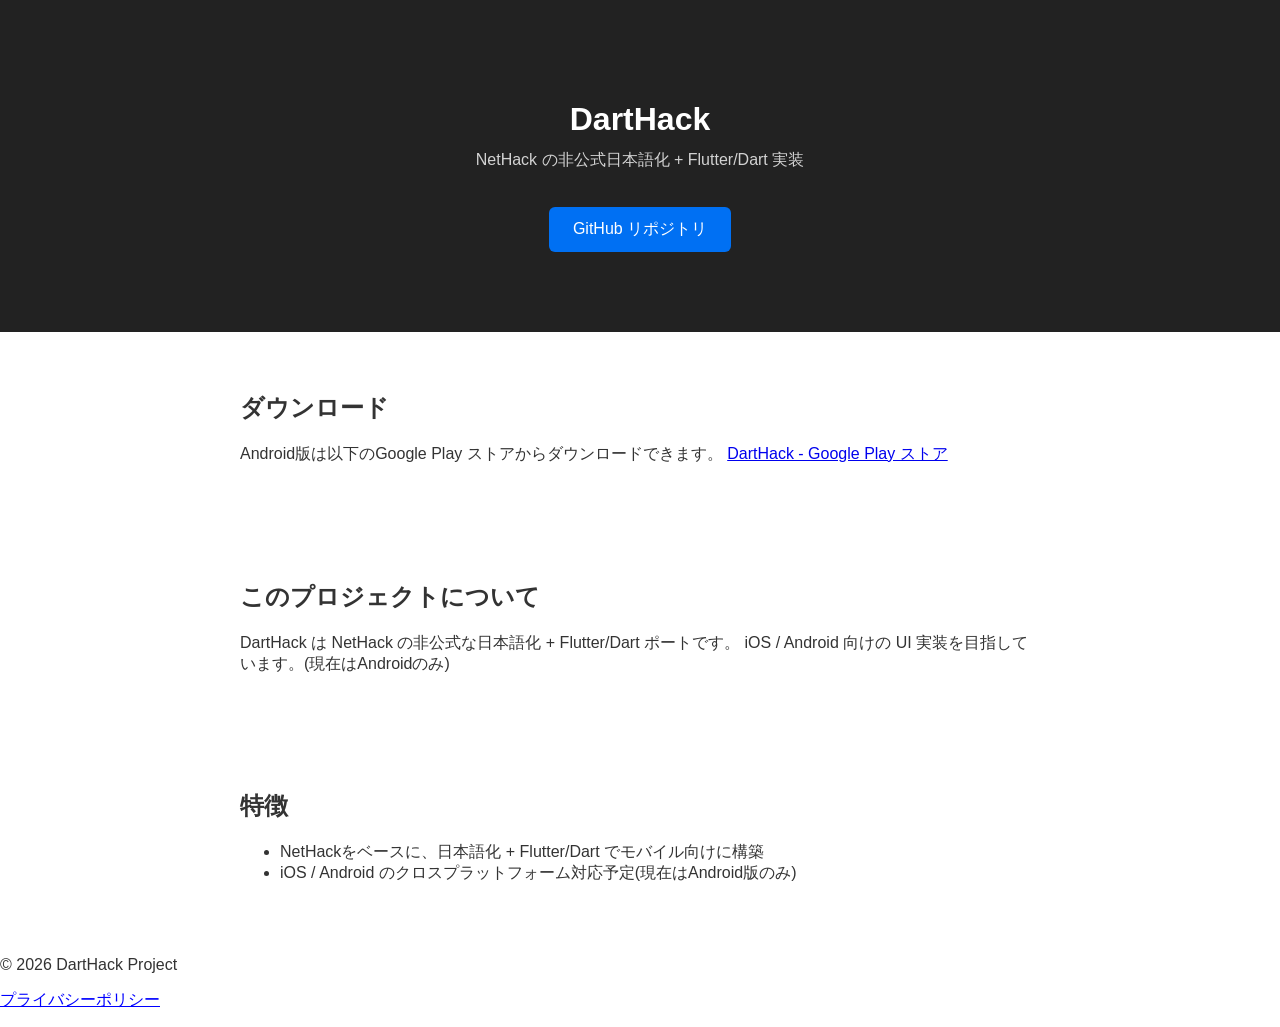
==== index.html @ b441382f "画像をいったん削除" ====
<!DOCTYPE html>
<html lang="ja">
<head>
  <meta charset="UTF-8">
  <meta name="viewport" content="width=device-width, initial-scale=1.0">
  <title>DartHack | NetHackJP Flutter Port</title>
  <link rel="stylesheet" href="style.css">
</head>
<body>
  <header class="hero">
    <h1>DartHack</h1>
    <p class="subtitle">NetHack の非公式日本語化 + Flutter/Dart 実装</p>
    <a href="https://github.com/satokiyon/DartHack" class="btn">GitHub リポジトリ</a>
  </header>

  <section class="section">
    <h2>ダウンロード</h2>
    <p>
      Android版は以下のGoogle Play ストアからダウンロードできます。  
      <a href="https://play.google.com/store/apps/details?id=jp.satokiyo.darthack" target="_blank" rel="noopener noreferrer">DartHack - Google Play ストア</a>
    </p>
  </section>

  <section class="section">
    <h2>このプロジェクトについて</h2>
    <p>
      DartHack は NetHack の非公式な日本語化 + Flutter/Dart ポートです。  
      iOS / Android 向けの UI 実装を目指しています。(現在はAndroidのみ)
    </p>
  </section>

  <section class="section">
    <h2>特徴</h2>
    <ul>
      <li>NetHackをベースに、日本語化 + Flutter/Dart でモバイル向けに構築</li>
      <li>iOS / Android のクロスプラットフォーム対応予定(現在はAndroid版のみ)</li>
    </ul>
  </section>

  <footer>
    <p>© 2026 DartHack Project</p>
    <p><a href="privacy.html">プライバシーポリシー</a></p>
  </footer>
</body>
</html>
---- style.css ----
body {
  font-family: sans-serif;
  margin: 0;
  padding: 0;
  color: #333;
}

.hero {
  background: #222;
  color: #fff;
  text-align: center;
  padding: 80px 20px;
}

.subtitle {
  margin-top: -10px;
  opacity: 0.8;
}

.section {
  padding: 40px 20px;
  max-width: 800px;
  margin: auto;
}

.btn {
  display: inline-block;
  padding: 12px 24px;
  background: #0070f3;
  color: #fff;
  text-decoration: none;
  border-radius: 6px;
  margin-top: 20px;
}

footer a {
  color: #00f;
  text-decoration: underline;
}

footer a:hover {
  opacity: 0.8;
}
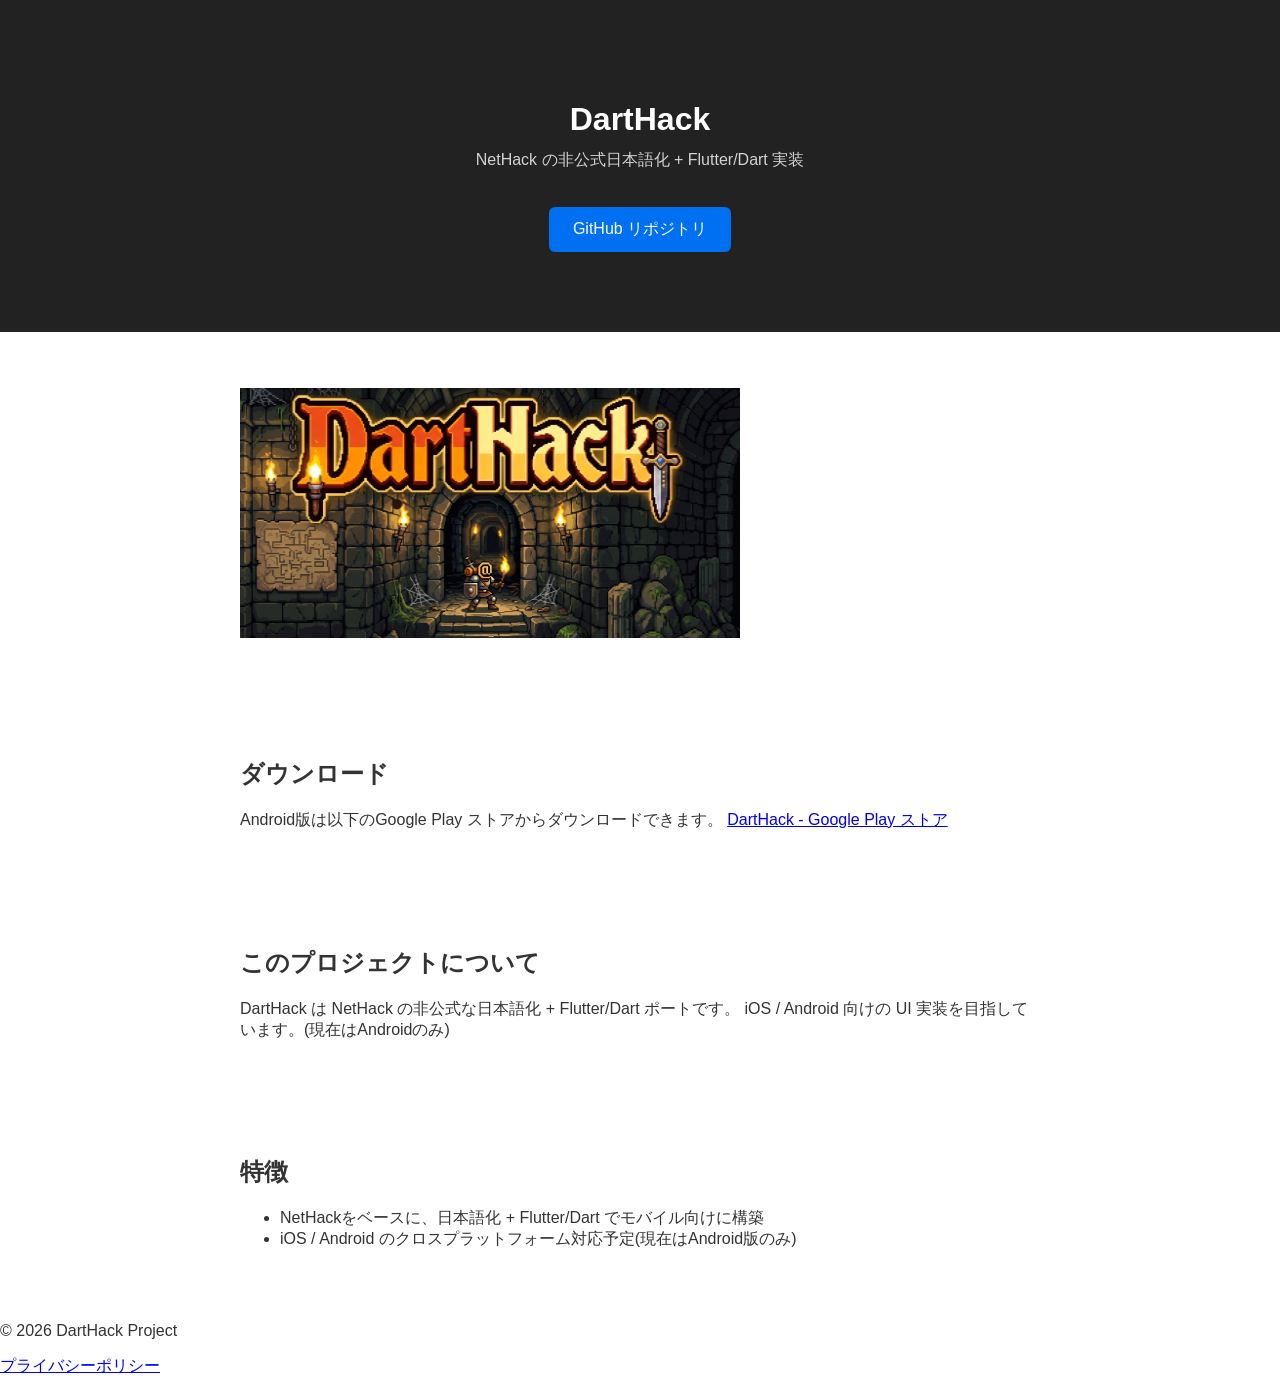
==== commit 41af6c89: "画像をやっぱり小さく表示" ====
--- a/index.html
+++ b/index.html
@@ -12,6 +12,12 @@
     <p class="subtitle">NetHack の非公式日本語化 + Flutter/Dart 実装</p>
     <a href="https://github.com/satokiyon/DartHack" class="btn">GitHub リポジトリ</a>
   </header>
+
+  <section class="section">
+    <p>
+      <img src="images/darthack_feature_graphic_full.png" alt="DartHack" height="250" width="500">
+    </p>
+  </section>
 
   <section class="section">
     <h2>ダウンロード</h2>
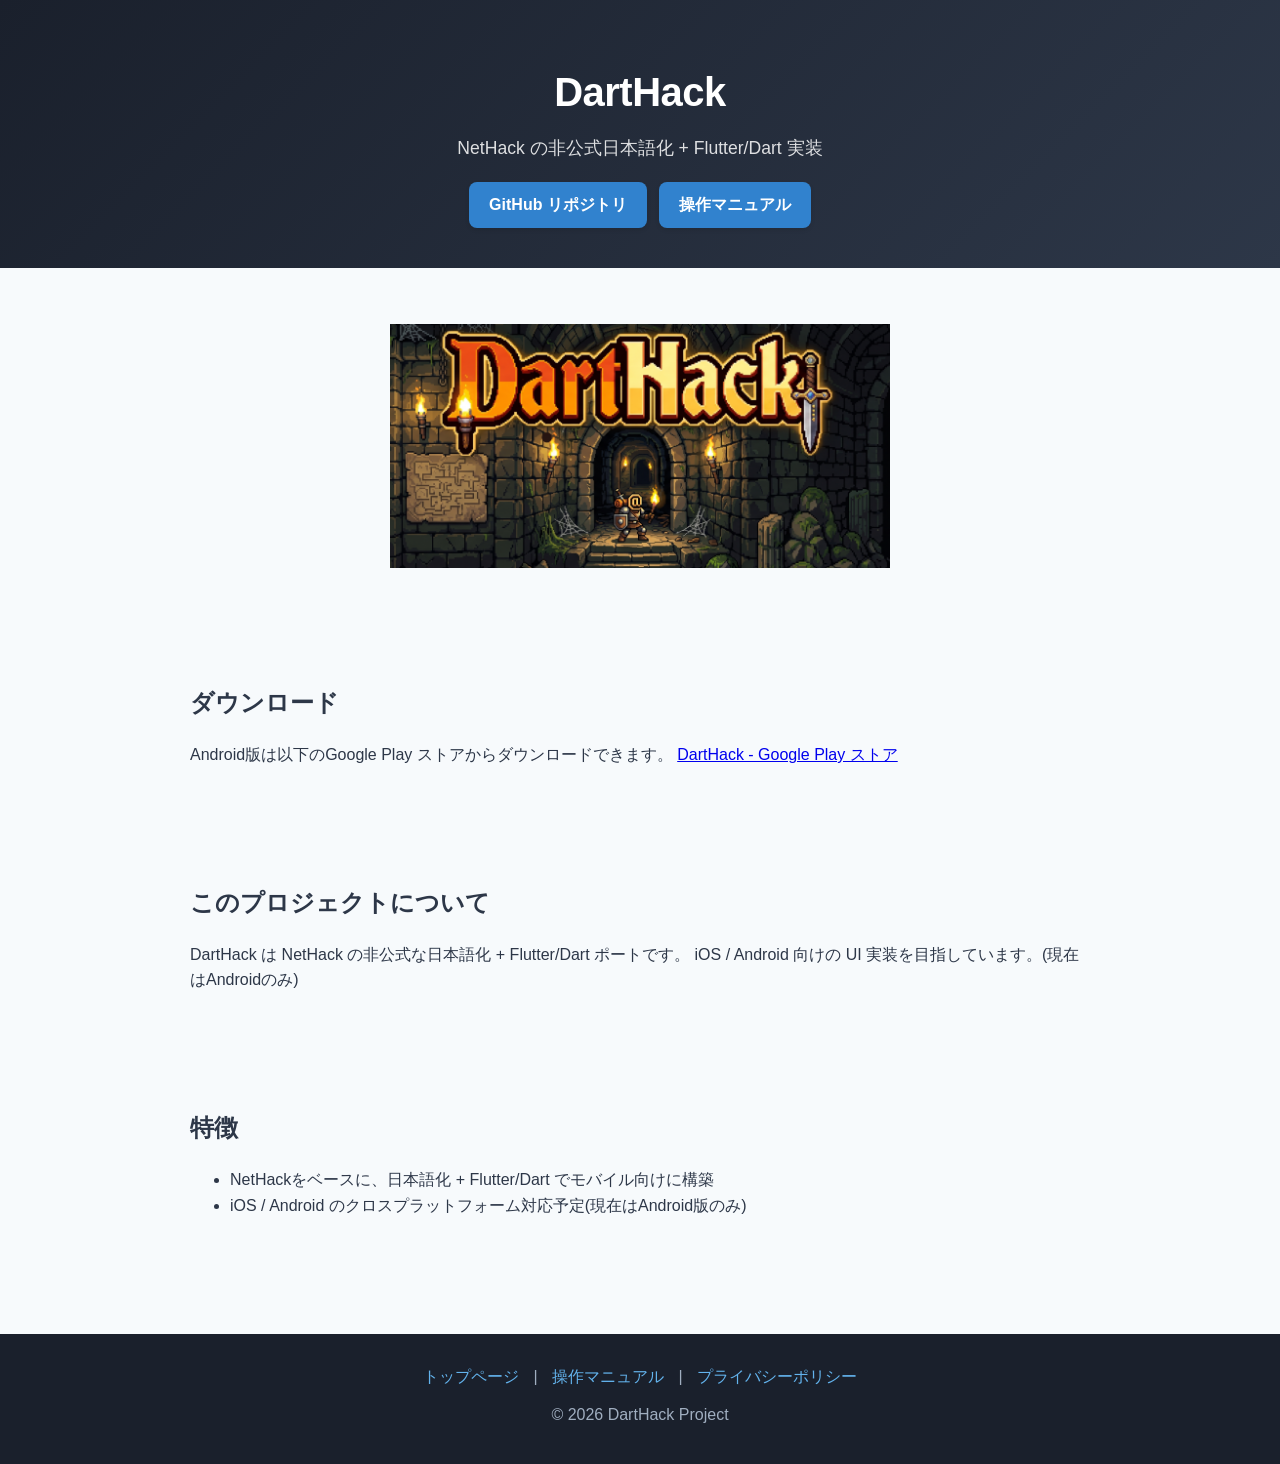
==== commit 3d12de1e: "マニュアルページ新規作成" ====
--- a/index.html
+++ b/index.html
@@ -10,7 +10,10 @@
   <header class="hero">
     <h1>DartHack</h1>
     <p class="subtitle">NetHack の非公式日本語化 + Flutter/Dart 実装</p>
-    <a href="https://github.com/satokiyon/DartHack" class="btn">GitHub リポジトリ</a>
+    <div class="nav-links">
+      <a href="https://github.com/satokiyon/DartHack" class="btn" target="_blank" rel="noopener noreferrer">GitHub リポジトリ</a>
+      <a href="manual.html" class="btn">操作マニュアル</a>
+    </div>
   </header>
 
   <section class="section">
@@ -44,8 +47,12 @@
   </section>
 
   <footer>
+    <div class="footer-nav">
+      <a href="index.html">トップページ</a> |
+      <a href="manual.html">操作マニュアル</a> |
+      <a href="privacy.html">プライバシーポリシー</a>
+    </div>
     <p>© 2026 DartHack Project</p>
-    <p><a href="privacy.html">プライバシーポリシー</a></p>
   </footer>
 </body>
 </html>
--- a/style.css
+++ b/style.css
@@ -1,43 +1,233 @@
+/* 全体スタイル */
+html {
+  scroll-behavior: smooth;
+}
+
 body {
-  font-family: sans-serif;
+  font-family: -apple-system, BlinkMacSystemFont, "Segoe UI", Roboto, "Helvetica Neue", Arial, sans-serif;
   margin: 0;
   padding: 0;
-  color: #333;
-}
-
+  color: #2d3748;
+  background-color: #f7fafc;
+  line-height: 1.6;
+}
+
+/* ヘッダー / ヒーローエリア */
 .hero {
-  background: #222;
+  background: linear-gradient(135deg, #1a202c 0%, #2d3748 100%);
   color: #fff;
   text-align: center;
-  padding: 80px 20px;
+  padding: 60px 20px 40px;
+}
+
+.hero h1 {
+  font-size: 2.5rem;
+  margin: 0 0 10px;
+  letter-spacing: -0.5px;
 }
 
 .subtitle {
-  margin-top: -10px;
-  opacity: 0.8;
-}
-
+  font-size: 1.1rem;
+  margin-top: 0;
+  opacity: 0.85;
+}
+
+.nav-links {
+  margin-top: 20px;
+  display: flex;
+  justify-content: center;
+  gap: 12px;
+  flex-wrap: wrap;
+}
+
+.btn {
+  display: inline-block;
+  padding: 10px 20px;
+  background: #3182ce;
+  color: #fff;
+  text-decoration: none;
+  border-radius: 8px;
+  font-weight: 600;
+  transition: background-color 0.2s ease, transform 0.2s ease;
+  box-shadow: 0 2px 4px rgba(0, 0, 0, 0.1);
+}
+
+.btn:hover {
+  background: #2b6cb0;
+  transform: translateY(-1px);
+}
+
+.btn-secondary {
+  background: #4a5568;
+}
+
+.btn-secondary:hover {
+  background: #374151;
+}
+
+/* メインコンテンツセクション */
 .section {
   padding: 40px 20px;
-  max-width: 800px;
+  max-width: 900px;
   margin: auto;
 }
 
-.btn {
-  display: inline-block;
-  padding: 12px 24px;
-  background: #0070f3;
+/* 目次 (Table of Contents) */
+.toc-container {
+  background: #ffffff;
+  border: 1px solid #e2e8f0;
+  border-radius: 12px;
+  padding: 24px;
+  margin-bottom: 40px;
+  box-shadow: 0 4px 6px -1px rgba(0, 0, 0, 0.05);
+}
+
+.toc-container h2 {
+  font-size: 1.25rem;
+  margin-top: 0;
+  margin-bottom: 16px;
+  color: #2d3748;
+  border-bottom: 2px solid #3182ce;
+  padding-bottom: 8px;
+}
+
+.toc-list {
+  list-style: none;
+  padding: 0;
+  margin: 0;
+  display: grid;
+  grid-template-columns: repeat(auto-fill, minmax(260px, 1fr));
+  gap: 10px 20px;
+}
+
+.toc-list li a {
+  color: #3182ce;
+  text-decoration: none;
+  font-size: 0.95rem;
+  display: flex;
+  align-items: center;
+  padding: 6px 8px;
+  border-radius: 6px;
+  transition: background-color 0.2s;
+}
+
+.toc-list li a:hover {
+  background-color: #ebf8ff;
+  color: #2b6cb0;
+  text-decoration: underline;
+}
+
+/* マニュアル項目カード */
+.manual-item {
+  background: #ffffff;
+  border-radius: 12px;
+  padding: 28px;
+  margin-bottom: 36px;
+  border: 1px solid #e2e8f0;
+  box-shadow: 0 4px 6px -1px rgba(0, 0, 0, 0.05);
+  scroll-margin-top: 20px;
+}
+
+.manual-item h2 {
+  font-size: 1.5rem;
+  color: #1a202c;
+  margin-top: 0;
+  margin-bottom: 16px;
+  display: flex;
+  align-items: center;
+  gap: 10px;
+}
+
+.manual-item-num {
+  background: #3182ce;
   color: #fff;
+  font-size: 0.9rem;
+  width: 28px;
+  height: 28px;
+  border-radius: 50%;
+  display: inline-flex;
+  align-items: center;
+  justify-content: center;
+  flex-shrink: 0;
+}
+
+.manual-desc {
+  color: #4a5568;
+  margin-bottom: 20px;
+  font-size: 1rem;
+}
+
+/* 画像ギャラリー・グリッド */
+.image-group {
+  display: grid;
+  grid-template-columns: repeat(auto-fit, minmax(280px, 1fr));
+  gap: 20px;
+  margin-top: 16px;
+}
+
+.image-card {
+  background: #f7fafc;
+  border: 1px solid #edf2f7;
+  border-radius: 8px;
+  overflow: hidden;
+  text-align: center;
+  padding: 12px;
+}
+
+.image-card img {
+  max-width: 100%;
+  max-height: 480px;
+  height: auto;
+  border-radius: 6px;
+  box-shadow: 0 2px 8px rgba(0, 0, 0, 0.1);
+  transition: transform 0.2s ease;
+}
+
+.image-card img:hover {
+  transform: scale(1.02);
+}
+
+.image-caption {
+  font-size: 0.875rem;
+  color: #718096;
+  margin-top: 10px;
+  font-weight: 500;
+}
+
+/* 汎用画像スタイル */
+img {
+  max-width: 100%;
+  height: auto;
+  display: block;
+  margin: 0 auto;
+}
+
+/* フッター */
+footer {
+  background: #1a202c;
+  color: #a0aec0;
+  text-align: center;
+  padding: 30px 20px;
+  margin-top: 60px;
+}
+
+footer p {
+  margin: 6px 0;
+}
+
+footer a {
+  color: #63b3ed;
   text-decoration: none;
-  border-radius: 6px;
-  margin-top: 20px;
-}
-
-footer a {
-  color: #00f;
+}
+
+footer a:hover {
   text-decoration: underline;
 }
 
-footer a:hover {
-  opacity: 0.8;
-}
+.footer-nav {
+  margin-bottom: 12px;
+}
+
+.footer-nav a {
+  margin: 0 10px;
+}
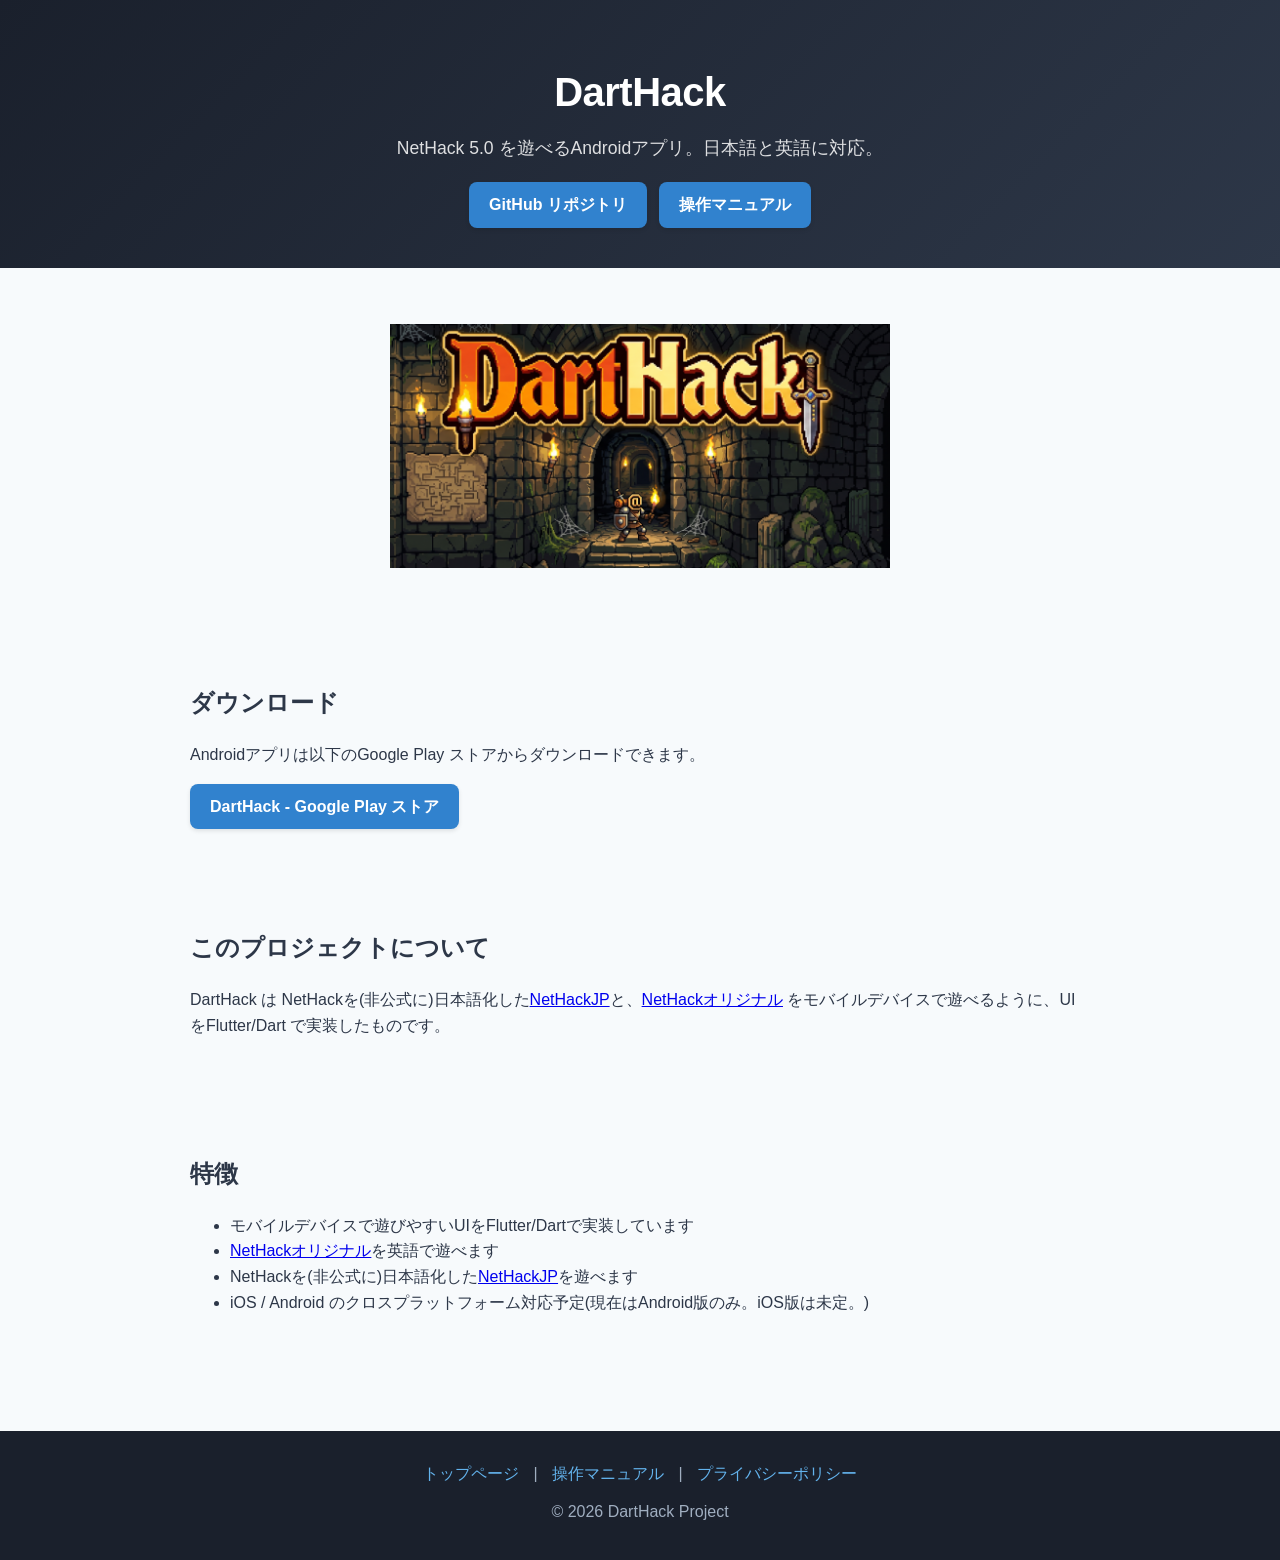
==== commit da626a43: "情報を最新化" ====
--- a/index.html
+++ b/index.html
@@ -3,13 +3,13 @@
 <head>
   <meta charset="UTF-8">
   <meta name="viewport" content="width=device-width, initial-scale=1.0">
-  <title>DartHack | NetHackJP Flutter Port</title>
+  <title>DartHack | NetHack 5.0 Flutter Port</title>
   <link rel="stylesheet" href="style.css">
 </head>
 <body>
   <header class="hero">
     <h1>DartHack</h1>
-    <p class="subtitle">NetHack の非公式日本語化 + Flutter/Dart 実装</p>
+    <p class="subtitle">NetHack 5.0 を遊べるAndroidアプリ。日本語と英語に対応。</p>
     <div class="nav-links">
       <a href="https://github.com/satokiyon/DartHack" class="btn" target="_blank" rel="noopener noreferrer">GitHub リポジトリ</a>
       <a href="manual.html" class="btn">操作マニュアル</a>
@@ -24,25 +24,24 @@
 
   <section class="section">
     <h2>ダウンロード</h2>
-    <p>
-      Android版は以下のGoogle Play ストアからダウンロードできます。  
-      <a href="https://play.google.com/store/apps/details?id=jp.satokiyo.darthack" target="_blank" rel="noopener noreferrer">DartHack - Google Play ストア</a>
-    </p>
+    <p>Androidアプリは以下のGoogle Play ストアからダウンロードできます。  </p>
+    <a href="https://play.google.com/store/apps/details?id=jp.satokiyo.darthack" target="_blank" rel="noopener" class="btn">DartHack - Google Play ストア</a>
   </section>
 
   <section class="section">
     <h2>このプロジェクトについて</h2>
     <p>
-      DartHack は NetHack の非公式な日本語化 + Flutter/Dart ポートです。  
-      iOS / Android 向けの UI 実装を目指しています。(現在はAndroidのみ)
+      DartHack は NetHackを(非公式に)日本語化した<a href="https://github.com/satokiyon/NetHackJP" target="_blank" rel="noopener">NetHackJP</a>と、<a href="https://github.com/NetHack/NetHack" target="_blank" rel="noopener">NetHackオリジナル</a> をモバイルデバイスで遊べるように、UIをFlutter/Dart で実装したものです。
     </p>
   </section>
 
   <section class="section">
     <h2>特徴</h2>
     <ul>
-      <li>NetHackをベースに、日本語化 + Flutter/Dart でモバイル向けに構築</li>
-      <li>iOS / Android のクロスプラットフォーム対応予定(現在はAndroid版のみ)</li>
+      <li>モバイルデバイスで遊びやすいUIをFlutter/Dartで実装しています</li>
+      <li><a href="https://www.nethack.org/" target="_blank" rel="noopener">NetHackオリジナル</a>を英語で遊べます</li>
+      <li>NetHackを(非公式に)日本語化した<a href="https://github.com/satokiyon/NetHackJP" target="_blank" rel="noopener">NetHackJP</a>を遊べます</li>
+      <li>iOS / Android のクロスプラットフォーム対応予定(現在はAndroid版のみ。iOS版は未定。)</li>
     </ul>
   </section>
 
--- a/style.css
+++ b/style.css
@@ -153,8 +153,25 @@
 
 .manual-desc {
   color: #4a5568;
-  margin-bottom: 20px;
+  margin-bottom: 16px;
   font-size: 1rem;
+}
+
+.manual-list {
+  color: #4a5568;
+  margin: 0 0 20px 0;
+  padding-left: 24px;
+  font-size: 1rem;
+}
+
+.manual-list li {
+  margin-bottom: 8px;
+  line-height: 1.6;
+}
+
+.manual-list li::marker {
+  color: #3182ce;
+  font-weight: bold;
 }
 
 /* 画像ギャラリー・グリッド */
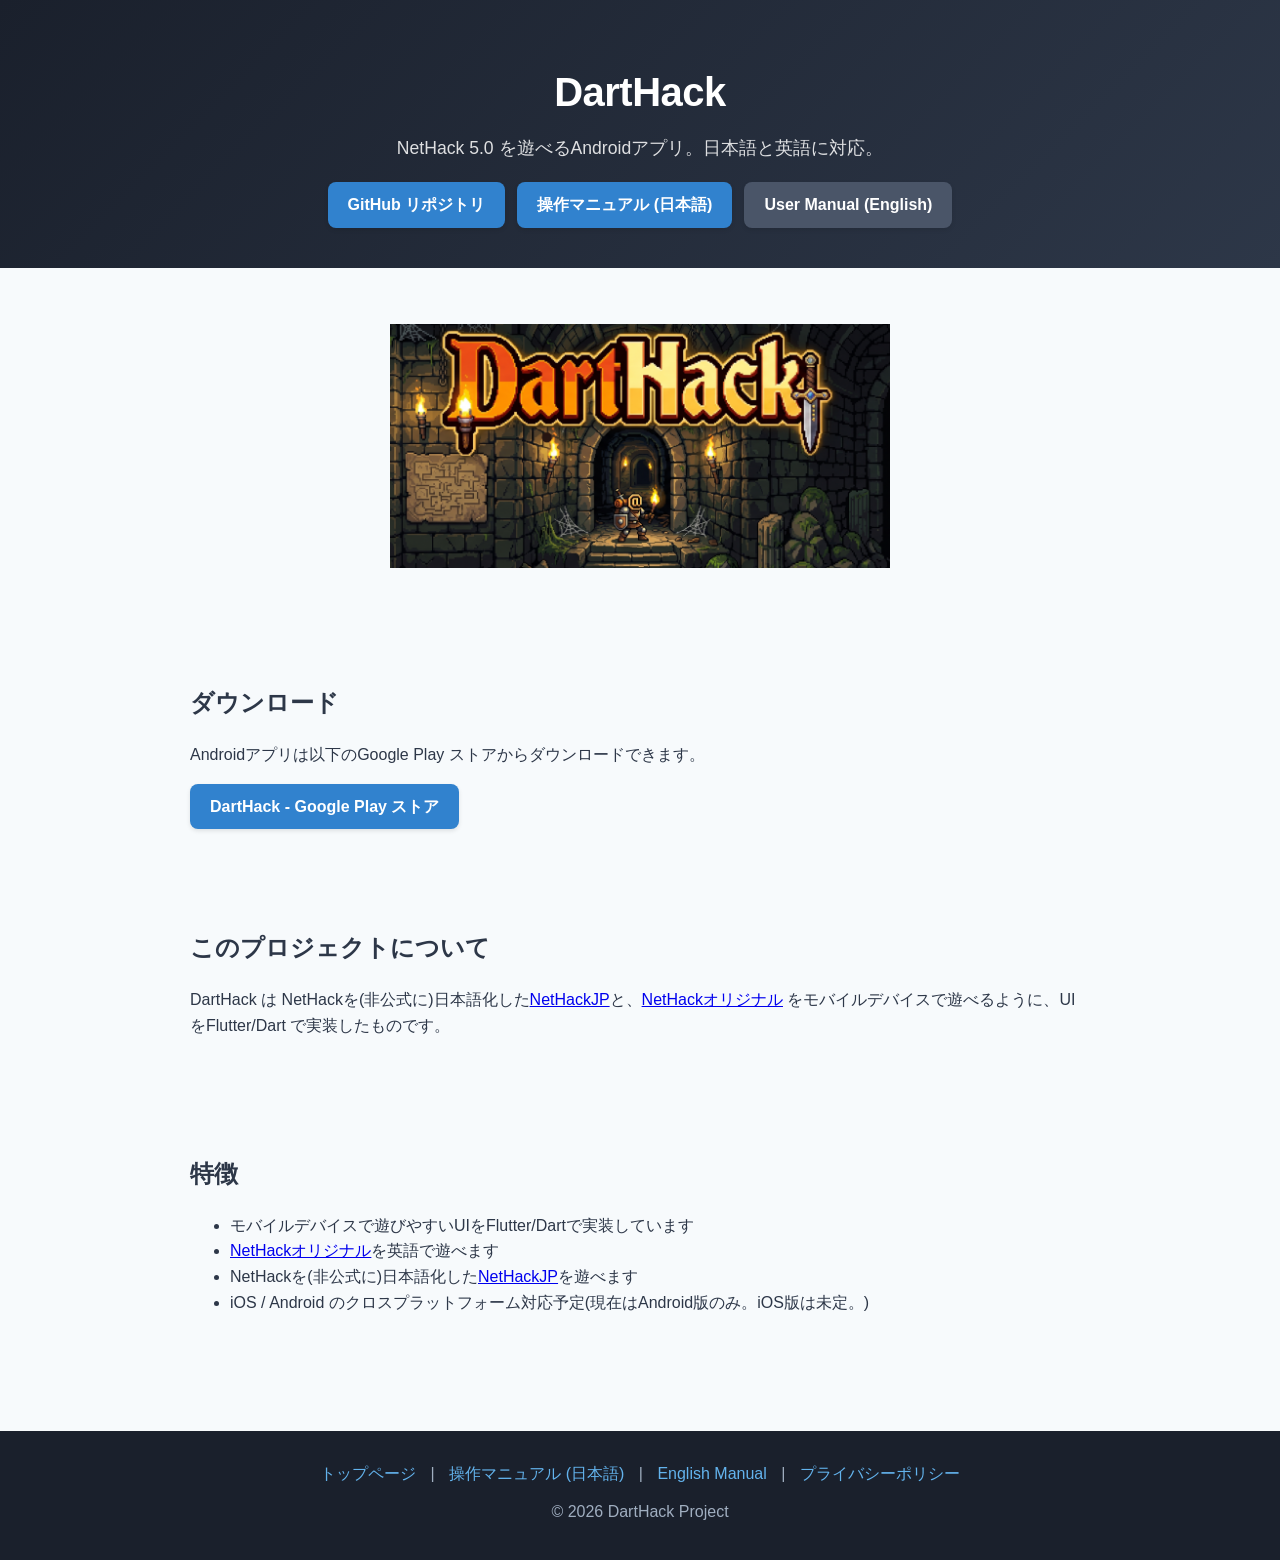
==== commit e7283118: "マニュアルを全面改訂・16章日英バイリンガル化（注釈付き実機スクリーンショット対応） - 実機エミュレータ（Pixel_9a / Small_Tablet横画面）から取得した日英各29枚（計58枚）の" ====
--- a/index.html
+++ b/index.html
@@ -12,7 +12,8 @@
     <p class="subtitle">NetHack 5.0 を遊べるAndroidアプリ。日本語と英語に対応。</p>
     <div class="nav-links">
       <a href="https://github.com/satokiyon/DartHack" class="btn" target="_blank" rel="noopener noreferrer">GitHub リポジトリ</a>
-      <a href="manual.html" class="btn">操作マニュアル</a>
+      <a href="manual.html" class="btn">操作マニュアル (日本語)</a>
+      <a href="manual_en.html" class="btn btn-secondary">User Manual (English)</a>
     </div>
   </header>
 
@@ -48,7 +49,8 @@
   <footer>
     <div class="footer-nav">
       <a href="index.html">トップページ</a> |
-      <a href="manual.html">操作マニュアル</a> |
+      <a href="manual.html">操作マニュアル (日本語)</a> |
+      <a href="manual_en.html">English Manual</a> |
       <a href="privacy.html">プライバシーポリシー</a>
     </div>
     <p>© 2026 DartHack Project</p>
--- a/style.css
+++ b/style.css
@@ -198,6 +198,7 @@
   border-radius: 6px;
   box-shadow: 0 2px 8px rgba(0, 0, 0, 0.1);
   transition: transform 0.2s ease;
+  cursor: zoom-in;
 }
 
 .image-card img:hover {
@@ -209,6 +210,180 @@
   color: #718096;
   margin-top: 10px;
   font-weight: 500;
+}
+
+/* 導入文・ズームヒント・小見出し */
+.manual-intro {
+  background: #ebf8ff;
+  border-left: 4px solid #3182ce;
+  border-radius: 8px;
+  padding: 16px 20px;
+  margin-bottom: 20px;
+}
+
+.manual-intro .manual-desc {
+  margin-bottom: 0;
+  color: #2c5282;
+}
+
+.zoom-tip {
+  font-size: 0.875rem;
+  color: #718096;
+  text-align: right;
+  margin: 0 0 12px 0;
+}
+
+.manual-item h3 {
+  font-size: 1.125rem;
+  color: #2d3748;
+  margin: 22px 0 10px;
+  padding-bottom: 4px;
+  border-bottom: 1px dashed #cbd5e0;
+}
+
+/* 番号付き注釈リスト（画像内の枠線バッジと色同期） */
+.annotated-list {
+  list-style: none;
+  padding: 0;
+  margin: 0 0 20px 0;
+}
+
+.annotated-list li {
+  display: flex;
+  align-items: flex-start;
+  gap: 10px;
+  margin-bottom: 10px;
+  color: #4a5568;
+  line-height: 1.6;
+}
+
+.badge-num {
+  display: inline-flex;
+  align-items: center;
+  justify-content: center;
+  min-width: 24px;
+  height: 24px;
+  padding: 0 6px;
+  border-radius: 999px;
+  color: #ffffff;
+  font-size: 0.82rem;
+  font-weight: 700;
+  flex-shrink: 0;
+  margin-top: 2px;
+  box-shadow: 0 1px 3px rgba(0, 0, 0, 0.2);
+}
+
+.badge-num-1 { background-color: #E53935; }
+.badge-num-2 { background-color: #1E88E5; }
+.badge-num-3 { background-color: #16A34A; }
+.badge-num-4 { background-color: #EA580C; }
+.badge-num-5 { background-color: #9333EA; }
+.badge-num-6 { background-color: #0891B2; }
+.badge-num-7 { background-color: #DB2777; }
+.badge-num-8 { background-color: #CA8A04; }
+
+.annotated-text {
+  flex: 1;
+}
+
+/* 補足ノート・テーブル・インラインコード */
+.manual-note {
+  background: #fffbeb;
+  border-left: 4px solid #d97706;
+  border-radius: 6px;
+  padding: 12px 16px;
+  margin: 16px 0;
+  color: #78350f;
+  font-size: 0.95rem;
+}
+
+.table-wrap {
+  overflow-x: auto;
+  margin: 16px 0 20px;
+}
+
+.manual-table {
+  width: 100%;
+  border-collapse: collapse;
+  font-size: 0.93rem;
+}
+
+.manual-table th,
+.manual-table td {
+  border: 1px solid #e2e8f0;
+  padding: 8px 12px;
+  text-align: left;
+  vertical-align: top;
+}
+
+.manual-table th {
+  background: #edf2f7;
+  color: #1a202c;
+  font-weight: 600;
+}
+
+.manual-table tr:nth-child(even) td {
+  background: #f8fafc;
+}
+
+code {
+  background: #edf2f7;
+  color: #1a202c;
+  padding: 2px 6px;
+  border-radius: 4px;
+  font-family: ui-monospace, SFMono-Regular, Menlo, Consolas, monospace;
+  font-size: 0.88em;
+}
+
+/* 拡大モーダル (Lightbox) */
+.lightbox {
+  display: none;
+  position: fixed;
+  inset: 0;
+  background: rgba(15, 23, 42, 0.88);
+  z-index: 1000;
+  padding: 24px;
+  flex-direction: column;
+  align-items: center;
+  justify-content: center;
+  gap: 12px;
+}
+
+.lightbox.open {
+  display: flex;
+}
+
+.lightbox img {
+  max-width: 95vw;
+  max-height: 82vh;
+  border-radius: 8px;
+  box-shadow: 0 12px 32px rgba(0, 0, 0, 0.5);
+  cursor: zoom-out;
+}
+
+.lightbox-caption {
+  color: #e2e8f0;
+  font-size: 0.95rem;
+  text-align: center;
+}
+
+.lightbox-close {
+  position: fixed;
+  top: 16px;
+  right: 20px;
+  background: rgba(255, 255, 255, 0.15);
+  color: #ffffff;
+  border: none;
+  border-radius: 999px;
+  width: 40px;
+  height: 40px;
+  font-size: 1.6rem;
+  line-height: 1;
+  cursor: pointer;
+}
+
+.lightbox-close:hover {
+  background: rgba(255, 255, 255, 0.3);
 }
 
 /* 汎用画像スタイル */
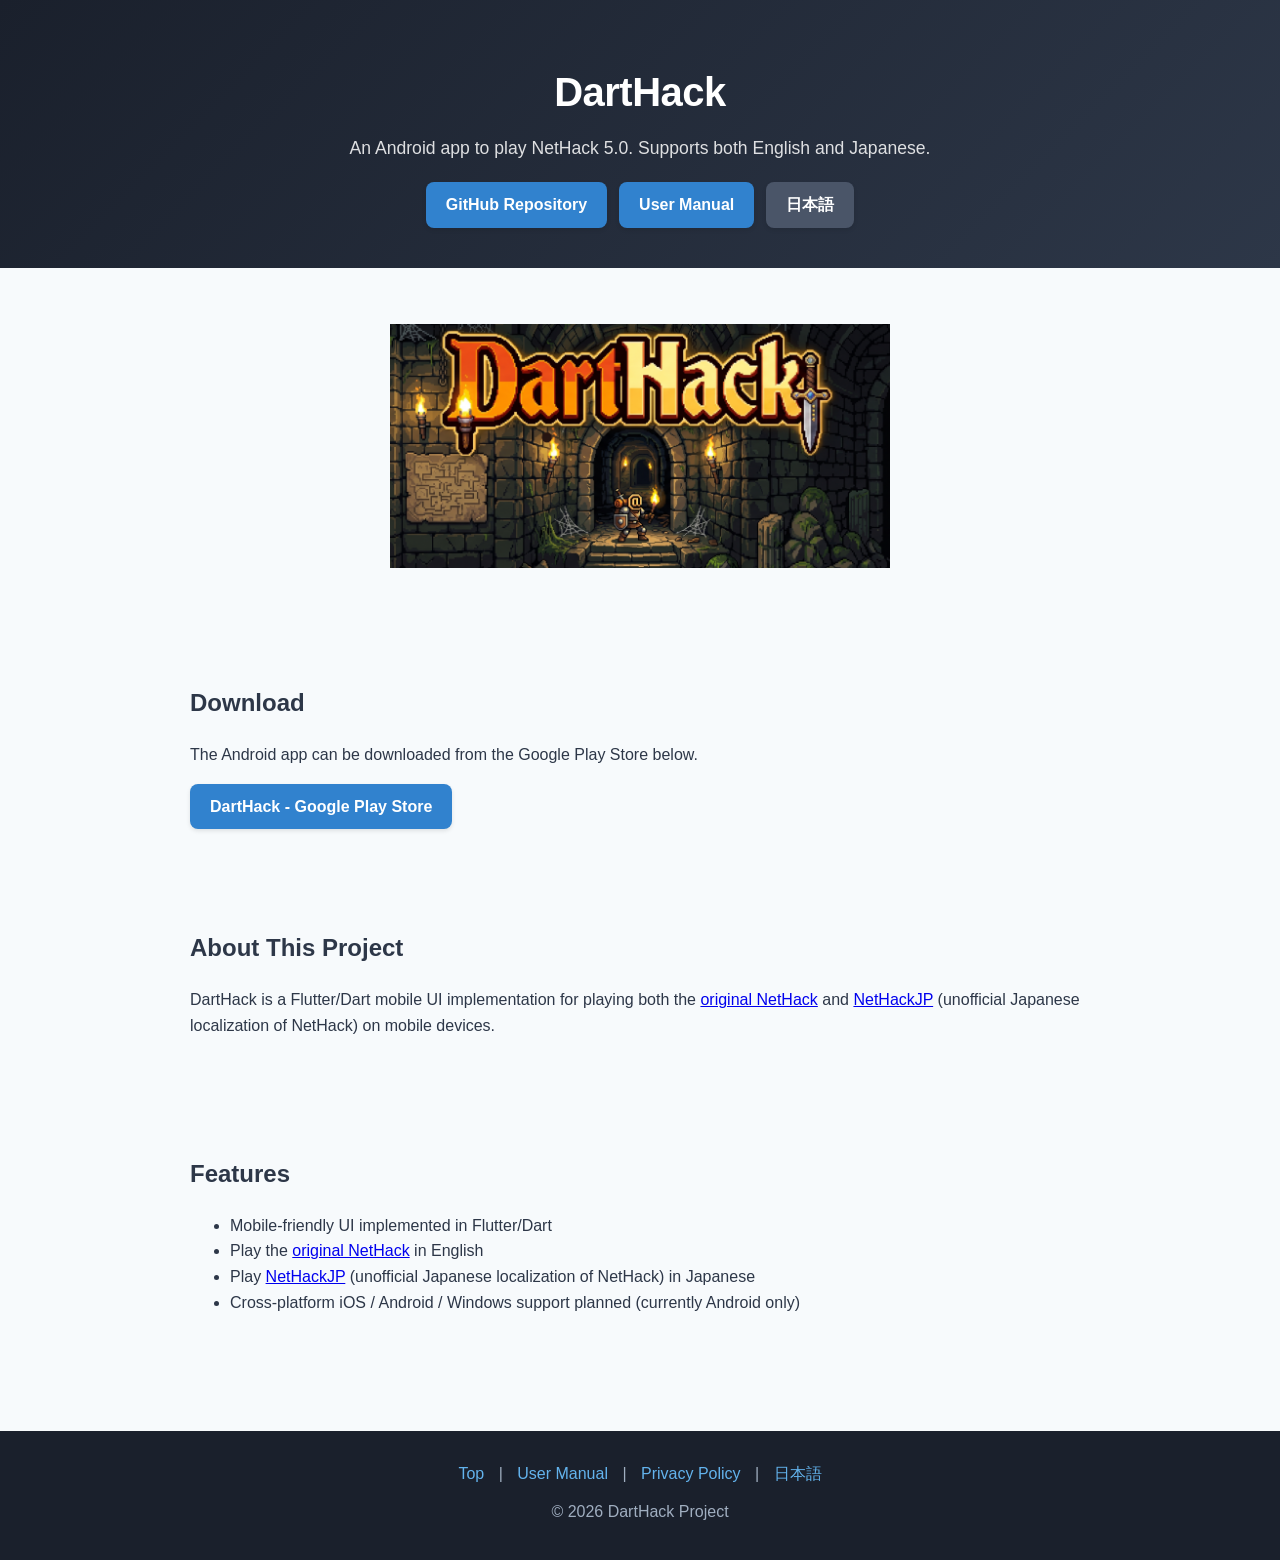
==== commit d89a022c: "Update manuals with long-press guides, remove Markdown links, and add English top/privacy pages" ====
--- a/index.html
+++ b/index.html
@@ -5,6 +5,24 @@
   <meta name="viewport" content="width=device-width, initial-scale=1.0">
   <title>DartHack | NetHack 5.0 Flutter Port</title>
   <link rel="stylesheet" href="style.css">
+  <script>
+    (function () {
+      try {
+        var params = new URLSearchParams(window.location.search);
+        if (params.get('lang') === 'ja') {
+          sessionStorage.setItem('darthack_lang', 'ja');
+          return;
+        }
+        if (sessionStorage.getItem('darthack_lang') === 'ja') {
+          return;
+        }
+        var lang = (navigator.language || (navigator.languages && navigator.languages[0]) || '').toLowerCase();
+        if (lang.indexOf('en') === 0) {
+          window.location.replace('index_en.html');
+        }
+      } catch (e) {}
+    })();
+  </script>
 </head>
 <body>
   <header class="hero">
@@ -12,8 +30,8 @@
     <p class="subtitle">NetHack 5.0 を遊べるAndroidアプリ。日本語と英語に対応。</p>
     <div class="nav-links">
       <a href="https://github.com/satokiyon/DartHack" class="btn" target="_blank" rel="noopener noreferrer">GitHub リポジトリ</a>
-      <a href="manual.html" class="btn">操作マニュアル (日本語)</a>
-      <a href="manual_en.html" class="btn btn-secondary">User Manual (English)</a>
+      <a href="manual.html" class="btn">操作マニュアル</a>
+      <a href="index_en.html" class="btn btn-secondary">English</a>
     </div>
   </header>
 
@@ -42,16 +60,16 @@
       <li>モバイルデバイスで遊びやすいUIをFlutter/Dartで実装しています</li>
       <li><a href="https://www.nethack.org/" target="_blank" rel="noopener">NetHackオリジナル</a>を英語で遊べます</li>
       <li>NetHackを(非公式に)日本語化した<a href="https://github.com/satokiyon/NetHackJP" target="_blank" rel="noopener">NetHackJP</a>を遊べます</li>
-      <li>iOS / Android のクロスプラットフォーム対応予定(現在はAndroid版のみ。iOS版は未定。)</li>
+      <li>iOS / Android / Windows のクロスプラットフォーム対応予定(現在はAndroid版のみ。)</li>
     </ul>
   </section>
 
   <footer>
     <div class="footer-nav">
       <a href="index.html">トップページ</a> |
-      <a href="manual.html">操作マニュアル (日本語)</a> |
-      <a href="manual_en.html">English Manual</a> |
-      <a href="privacy.html">プライバシーポリシー</a>
+      <a href="manual.html">操作マニュアル</a> |
+      <a href="privacy.html">プライバシーポリシー</a> |
+      <a href="index_en.html">English</a>
     </div>
     <p>© 2026 DartHack Project</p>
   </footer>
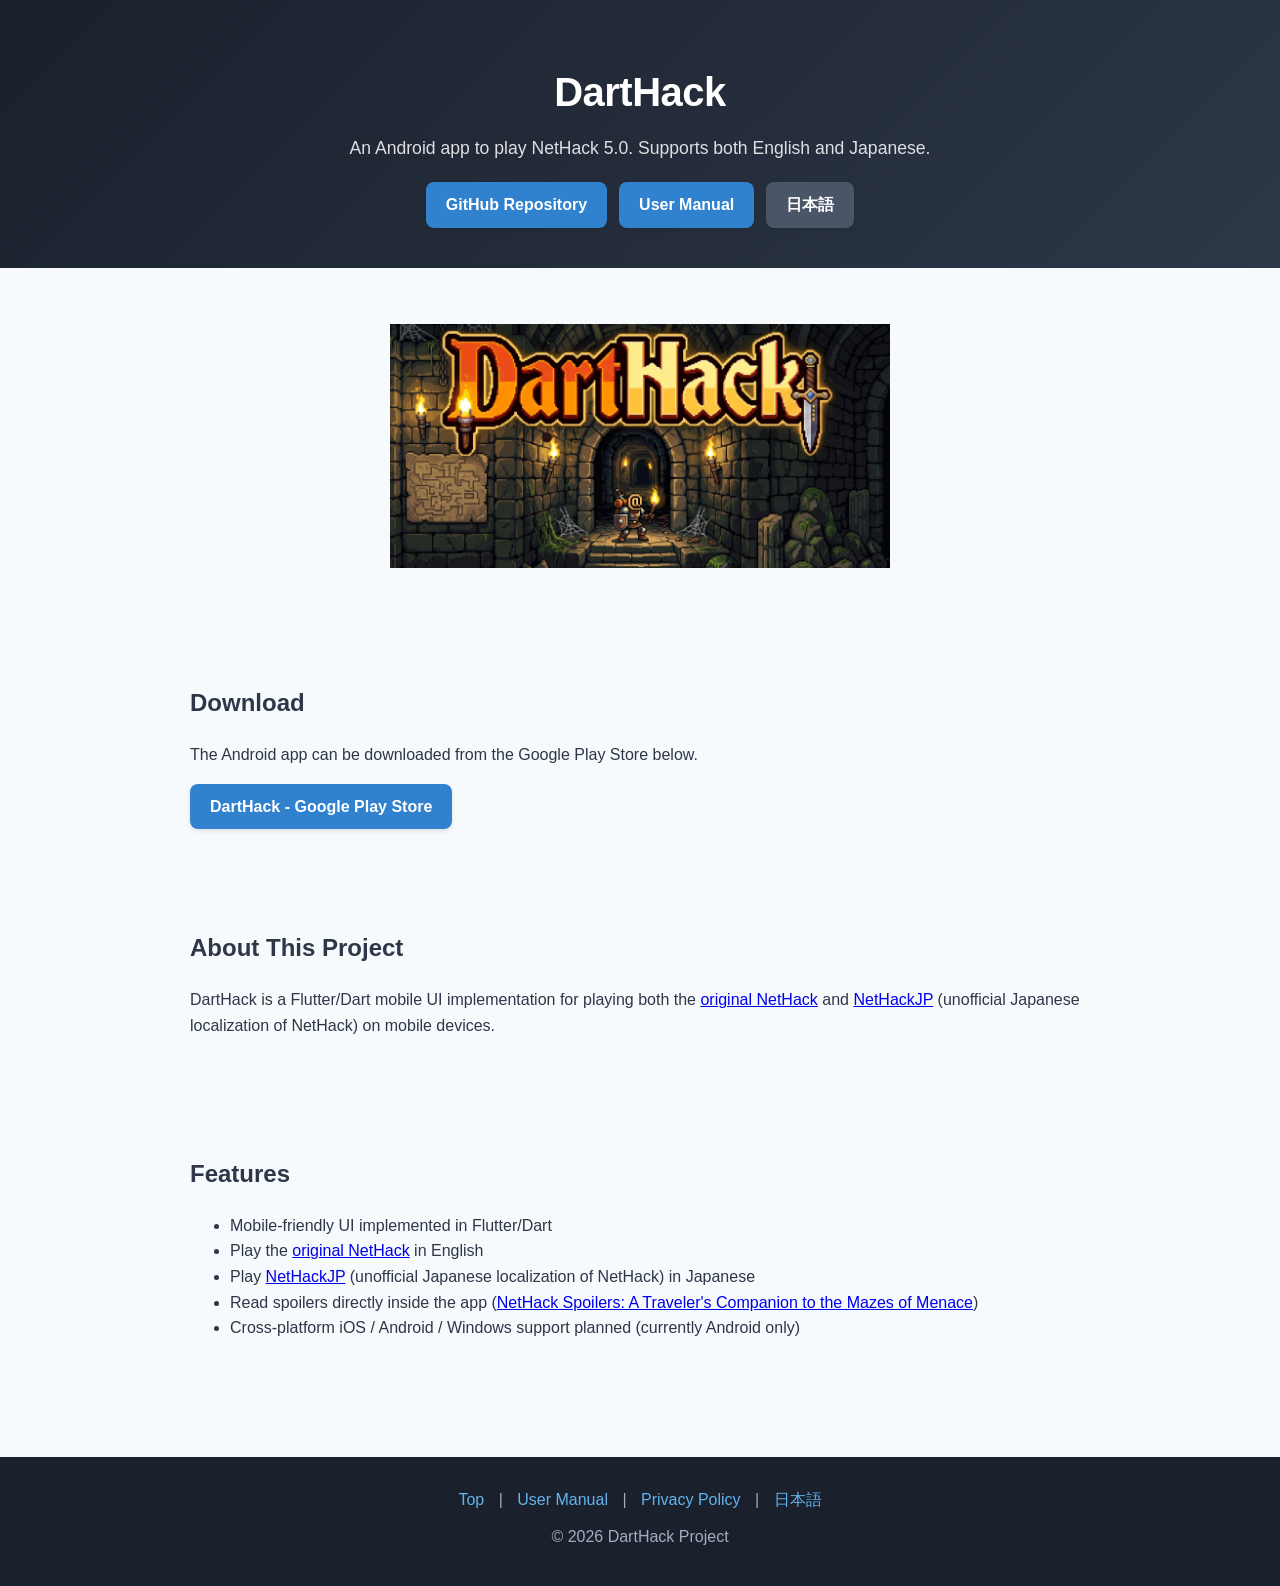
==== commit 943e0f3c: "Update JA/EN manuals for in-app manual, fix tablet D-Pad box, and add spoilers feature link" ====
--- a/index.html
+++ b/index.html
@@ -60,6 +60,7 @@
       <li>モバイルデバイスで遊びやすいUIをFlutter/Dartで実装しています</li>
       <li><a href="https://www.nethack.org/" target="_blank" rel="noopener">NetHackオリジナル</a>を英語で遊べます</li>
       <li>NetHackを(非公式に)日本語化した<a href="https://github.com/satokiyon/NetHackJP" target="_blank" rel="noopener">NetHackJP</a>を遊べます</li>
+      <li>ゲーム内でスポイラーを読めます（<a href="https://satokiyon.github.io/nethack-companion-jp/spoilers/index.jp.html" target="_blank" rel="noopener">NetHack スポイラー: 脅威の迷宮への旅人の手引き (5.0対応版)</a>）</li>
       <li>iOS / Android / Windows のクロスプラットフォーム対応予定(現在はAndroid版のみ。)</li>
     </ul>
   </section>
